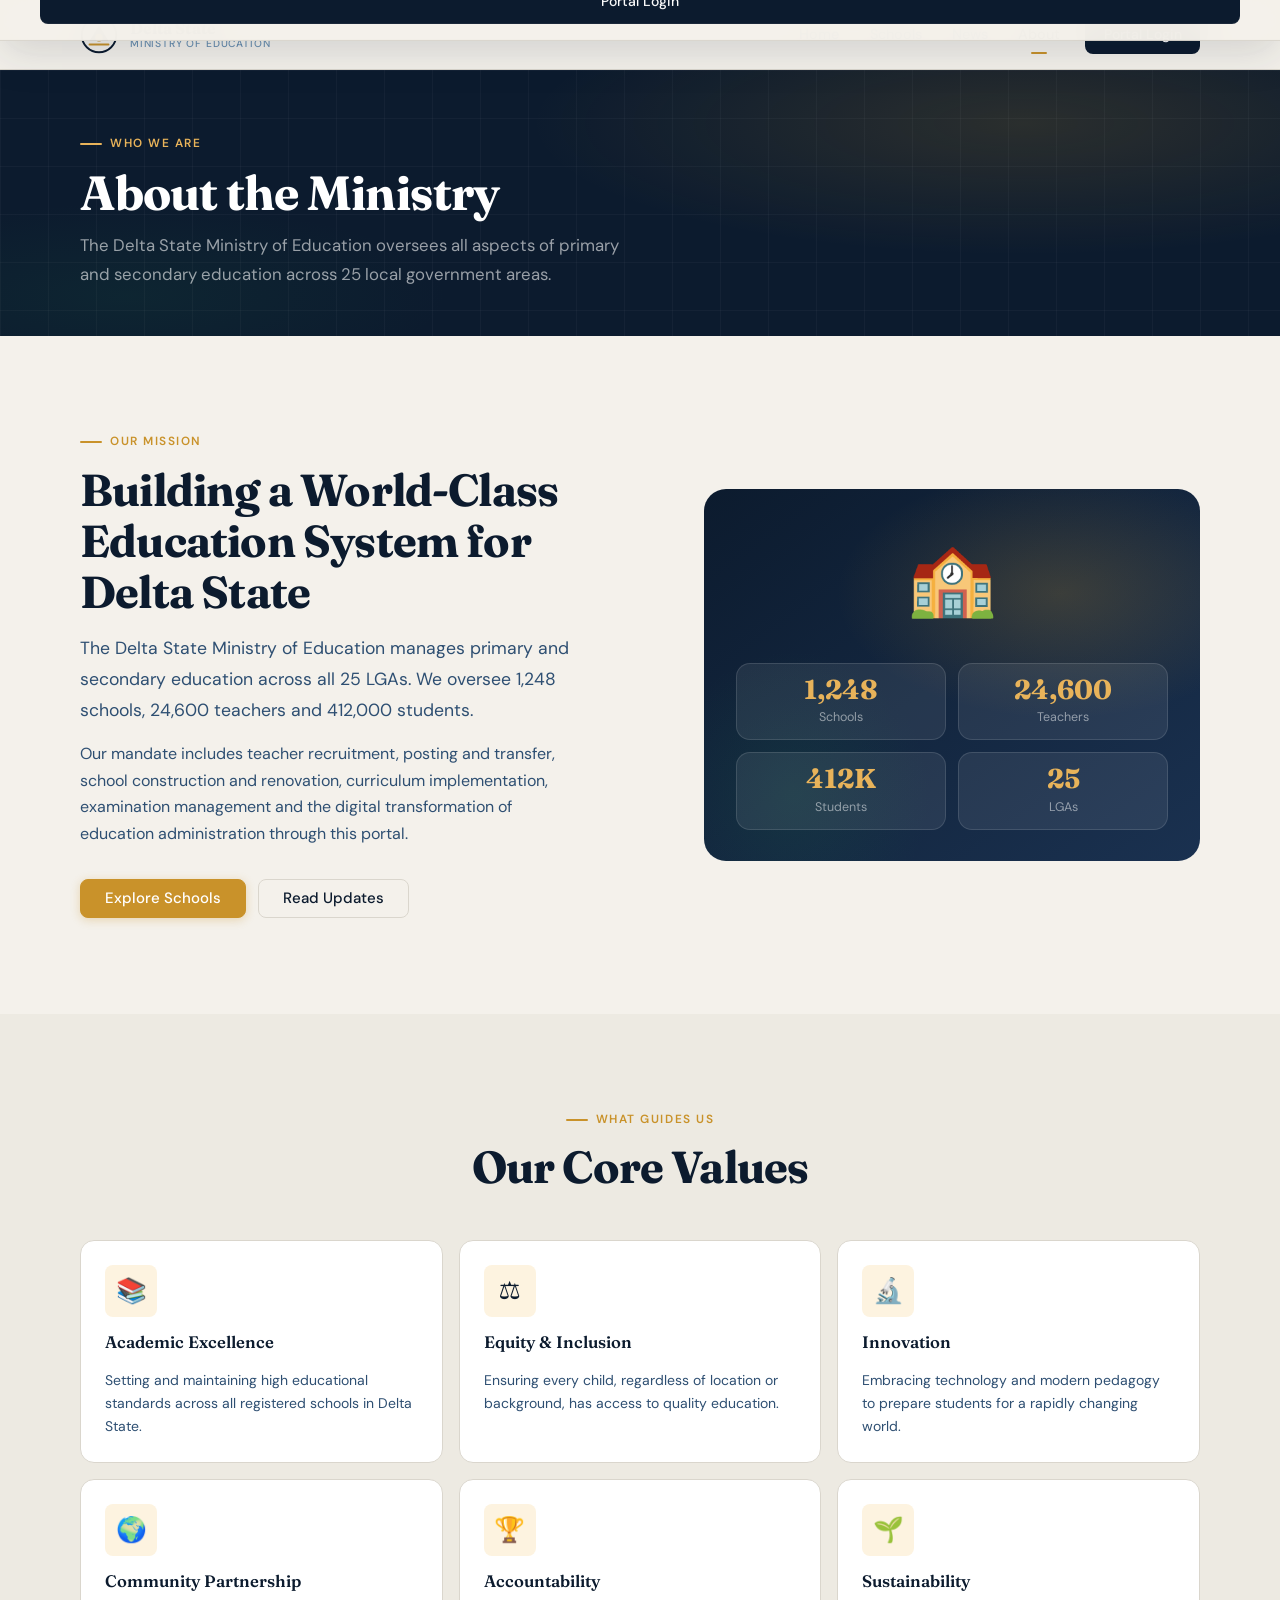
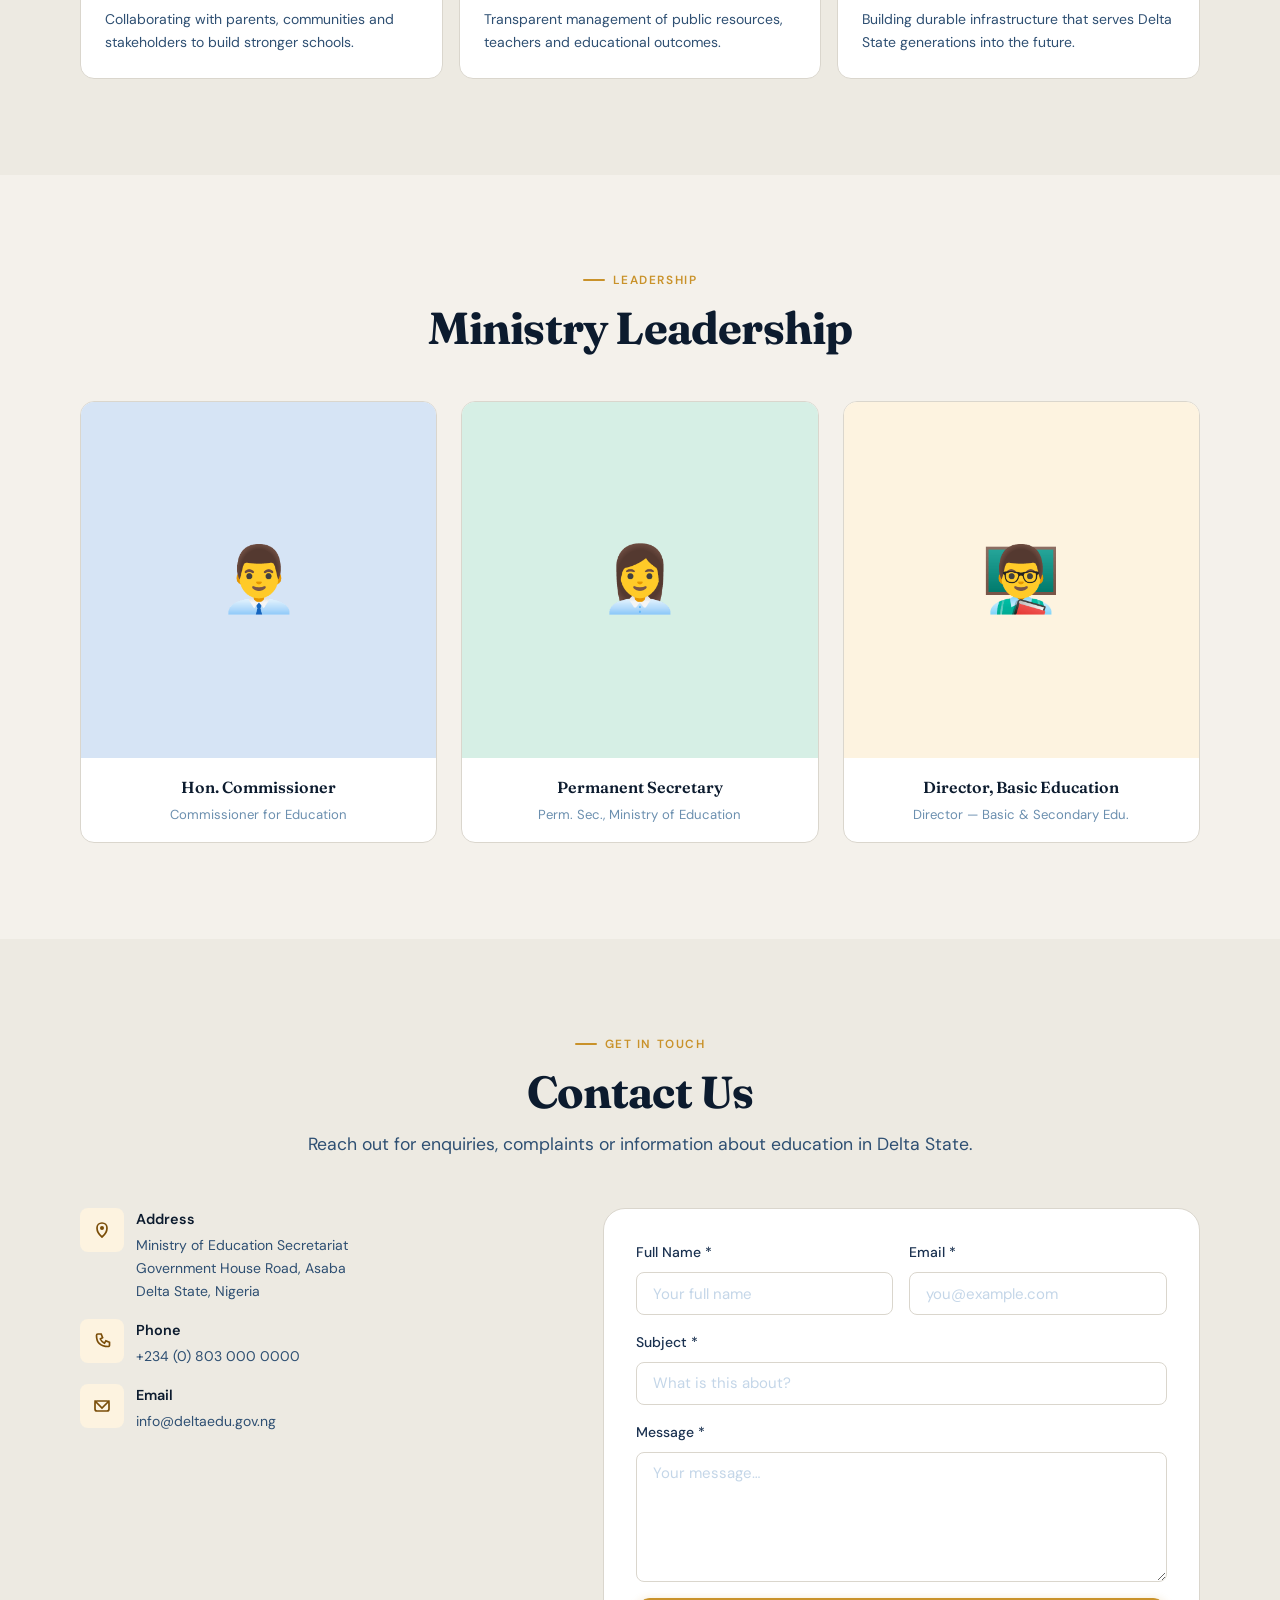
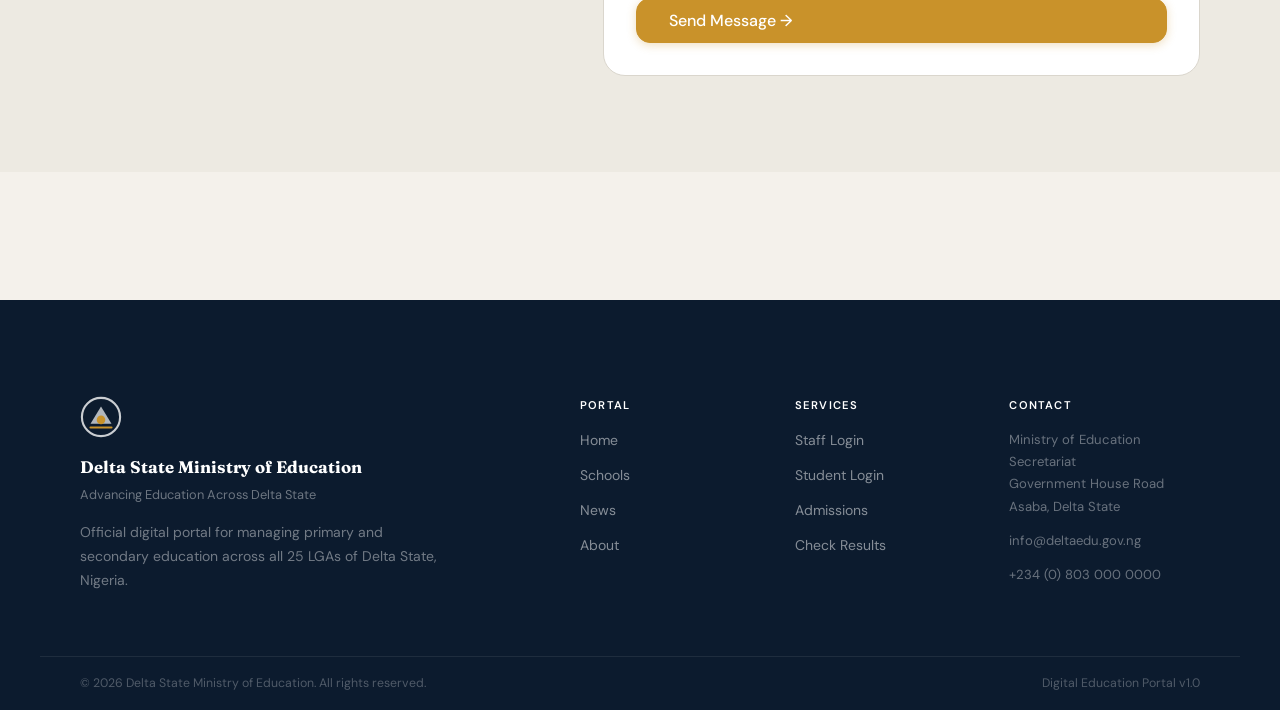
==== pages/about/about.html @ bac5356d "structure" ====
<!DOCTYPE html>
<html lang="en">
<head>
  <meta charset="UTF-8" />
  <meta name="viewport" content="width=device-width, initial-scale=1.0" />
  <meta name="description" content="About the Delta State Ministry of Education — mission, values, leadership and contact." />
  <title>About | Delta State Ministry of Education</title>

  <link rel="stylesheet" href="../../shared/shared.css" />
  <link rel="stylesheet" href="./about.css" />
</head>
<body>

  <div id="navbar-mount"></div>

  <main id="page-content">

    <!-- HERO -->
    <div class="page-hero">
      <div class="page-hero-grid" aria-hidden="true"></div>
      <div class="page-hero-content">
        <span class="t-eyebrow">Who We Are</span>
        <h1>About the Ministry</h1>
        <p>The Delta State Ministry of Education oversees all aspects of primary and secondary education across 25 local government areas.</p>
      </div>
    </div>

    <!-- MISSION -->
    <section class="section container" aria-labelledby="mission-title">
      <div class="about-intro">
        <div class="about-intro-text">
          <span class="t-eyebrow">Our Mission</span>
          <h2 class="t-display-sm" id="mission-title" style="margin-top:var(--s3);margin-bottom:var(--s4)">
            Building a World-Class Education System for Delta State
          </h2>
          <p class="t-body-lg" style="margin-bottom:var(--s4)">
            The Delta State Ministry of Education manages primary and secondary education across all 25 LGAs. We oversee 1,248 schools, 24,600 teachers and 412,000 students.
          </p>
          <p class="t-body" style="margin-bottom:var(--s6)">
            Our mandate includes teacher recruitment, posting and transfer, school construction and renovation, curriculum implementation, examination management and the digital transformation of education administration through this portal.
          </p>
          <div style="display:flex;gap:var(--s3);flex-wrap:wrap">
            <a href="/pages/schools/schools.html" class="btn btn-gold">Explore Schools</a>
            <a href="/pages/news/news.html"       class="btn btn-outline">Read Updates</a>
          </div>
        </div>
        <div class="about-visual" aria-hidden="true">
          <div class="about-visual-inner">
            <span style="font-size:4.5rem">🏫</span>
            <div class="about-stats stagger">
              <div class="about-stat"><span class="about-stat-num">1,248</span><span class="about-stat-label">Schools</span></div>
              <div class="about-stat"><span class="about-stat-num">24,600</span><span class="about-stat-label">Teachers</span></div>
              <div class="about-stat"><span class="about-stat-num">412K</span><span class="about-stat-label">Students</span></div>
              <div class="about-stat"><span class="about-stat-num">25</span><span class="about-stat-label">LGAs</span></div>
            </div>
          </div>
        </div>
      </div>
    </section>

    <!-- VALUES -->
    <section class="section values-section" aria-labelledby="values-title">
      <div class="container">
        <div class="section-header centered">
          <span class="t-eyebrow">What Guides Us</span>
          <h2 class="t-display-sm" id="values-title">Our Core Values</h2>
        </div>
        <div class="values-grid stagger" id="values-grid"><!-- filled by about.js --></div>
      </div>
    </section>

    <!-- LEADERSHIP -->
    <section class="section container" aria-labelledby="leadership-title">
      <div class="section-header centered">
        <span class="t-eyebrow">Leadership</span>
        <h2 class="t-display-sm" id="leadership-title">Ministry Leadership</h2>
      </div>
      <div class="leadership-grid stagger" id="leadership-grid"><!-- filled by about.js --></div>
    </section>

    <!-- CONTACT -->
    <section class="section contact-section" id="contact" aria-labelledby="contact-title">
      <div class="container">
        <div class="section-header centered">
          <span class="t-eyebrow">Get in Touch</span>
          <h2 class="t-display-sm" id="contact-title">Contact Us</h2>
          <p class="t-body-lg">Reach out for enquiries, complaints or information about education in Delta State.</p>
        </div>
        <div class="contact-layout">

          <div class="contact-info" id="contact-info"><!-- filled by about.js --></div>

          <form class="contact-form" id="contact-form" novalidate aria-label="Contact the Ministry">
            <div class="contact-form-row">
              <div class="form-group">
                <label class="form-label" for="cf-name">Full Name *</label>
                <input type="text"  id="cf-name"    class="form-control" placeholder="Your full name"   required />
                <span class="field-error" id="cf-name-error"    hidden></span>
              </div>
              <div class="form-group">
                <label class="form-label" for="cf-email">Email *</label>
                <input type="email" id="cf-email"   class="form-control" placeholder="you@example.com" required />
                <span class="field-error" id="cf-email-error"   hidden></span>
              </div>
            </div>
            <div class="form-group">
              <label class="form-label" for="cf-subject">Subject *</label>
              <input type="text" id="cf-subject" class="form-control" placeholder="What is this about?" required />
              <span class="field-error" id="cf-subject-error" hidden></span>
            </div>
            <div class="form-group">
              <label class="form-label" for="cf-message">Message *</label>
              <textarea id="cf-message" class="form-control" rows="5" placeholder="Your message…" required></textarea>
              <span class="field-error" id="cf-message-error" hidden></span>
            </div>
            <button type="submit" class="btn btn-gold btn-lg" id="cf-submit" style="width:100%">
              Send Message →
            </button>
          </form>

        </div>
      </div>
    </section>

  </main>

  <div id="footer-mount"></div>

  <script src="../../shared/shared.js"    defer></script>
  <script src="../../shared/utilities.js" defer></script>
  <script src="./about.js"               defer></script>
</body>
</html>
---- shared/shared.css ----
/* ================================================================
   DELTA STATE MINISTRY OF EDUCATION
   shared.css — Design System + Header + Footer + All Shared Styles
   Loaded by every page in the project
   ================================================================ */

/* ----------------------------------------------------------------
   FONTS
---------------------------------------------------------------- */
@import url('https://fonts.googleapis.com/css2?family=Fraunces:ital,opsz,wght@0,9..144,300;0,9..144,500;0,9..144,600;0,9..144,700;0,9..144,800;1,9..144,400;1,9..144,600&family=DM+Sans:ital,opsz,wght@0,9..40,300;0,9..40,400;0,9..40,500;0,9..40,600;1,9..40,300;1,9..40,400&display=swap');

/* ----------------------------------------------------------------
   DESIGN TOKENS — every colour, size and shadow in one place.
   Change a value here and it updates every page automatically.
---------------------------------------------------------------- */
:root {
  /* Colours */
  --navy:          #0C1B2E;
  --navy-700:      #1A3150;
  --navy-500:      #2E4F72;
  --navy-300:      #6B8FAF;
  --navy-100:      #C4D6E8;

  --gold:          #C9922A;
  --gold-hover:    #B07A1A;
  --gold-light:    #E8B35A;
  --gold-pale:     #FDF3E0;

  --green:         #1A6B4A;
  --green-hover:   #115233;
  --green-light:   #25956A;
  --green-pale:    #D8F0E6;

  --page-bg:       #F4F1EB;
  --surface:       #EDEAE2;
  --border:        #DAD6CD;
  --white:         #FFFFFF;

  --red:           #C0392B;
  --red-pale:      #FDECEA;
  --blue:          #1B4F8A;
  --blue-pale:     #D6E4F5;

  /* Typography */
  --font-display:  'Fraunces', Georgia, serif;
  --font-body:     'DM Sans', system-ui, sans-serif;

  /* Spacing — every gap uses these */
  --s1:  0.25rem;
  --s2:  0.5rem;
  --s3:  0.75rem;
  --s4:  1rem;
  --s5:  1.5rem;
  --s6:  2rem;
  --s7:  3rem;
  --s8:  4rem;
  --s9:  6rem;
  --s10: 8rem;

  /* Layout */
  --max-width:   1200px;
  --page-pad:    clamp(1rem, 4vw, 2.5rem);
  --header-h:    70px;

  /* Border radius */
  --r-sm:   4px;
  --r-md:   8px;
  --r-lg:   14px;
  --r-xl:   22px;
  --r-pill: 9999px;

  /* Shadows */
  --shadow-xs: 0 1px 3px rgba(12,27,46,.07);
  --shadow-sm: 0 2px 6px rgba(12,27,46,.09);
  --shadow-md: 0 6px 18px rgba(12,27,46,.11);
  --shadow-lg: 0 14px 40px rgba(12,27,46,.14);

  /* Transitions */
  --fast:   150ms ease;
  --mid:    280ms ease;
  --slow:   480ms ease;
}

/* ----------------------------------------------------------------
   RESET
---------------------------------------------------------------- */
*, *::before, *::after { box-sizing: border-box; margin: 0; padding: 0; }

html { font-size: 16px; scroll-behavior: smooth; }

body {
  font-family: var(--font-body);
  font-weight: 400;
  line-height: 1.65;
  color: var(--navy);
  background: var(--page-bg);
  -webkit-font-smoothing: antialiased;
  overflow-x: hidden;
  /* Fade body in after shared.js injects header/footer */
  opacity: 0;
  transition: opacity 0.2s ease;
}
body.ready { opacity: 1; }

img, svg { display: block; max-width: 100%; }
a        { color: inherit; text-decoration: none; }
button   { font-family: var(--font-body); cursor: pointer; border: none; background: none; }
ul, ol   { list-style: none; }
input, select, textarea { font-family: var(--font-body); font-size: 1rem; }

:focus-visible {
  outline: 2px solid var(--gold);
  outline-offset: 3px;
  border-radius: var(--r-sm);
}

/* ----------------------------------------------------------------
   TYPOGRAPHY
---------------------------------------------------------------- */
.t-eyebrow {
  font-size: 0.74rem;
  font-weight: 600;
  letter-spacing: 0.13em;
  text-transform: uppercase;
  color: var(--gold);
  display: flex;
  align-items: center;
  gap: 0.5rem;
}
.t-eyebrow::before {
  content: '';
  width: 22px;
  height: 2px;
  background: currentColor;
  border-radius: 2px;
  flex-shrink: 0;
}

.t-display {
  font-family: var(--font-display);
  font-size: clamp(2.6rem, 5.5vw, 4.8rem);
  font-weight: 800;
  line-height: 1.05;
  letter-spacing: -0.028em;
}

.t-display-sm {
  font-family: var(--font-display);
  font-size: clamp(1.8rem, 3.5vw, 2.9rem);
  font-weight: 700;
  line-height: 1.14;
  letter-spacing: -0.018em;
}

.t-heading {
  font-family: var(--font-display);
  font-size: clamp(1.2rem, 2vw, 1.7rem);
  font-weight: 600;
  line-height: 1.28;
}

.t-body-lg { font-size: 1.1rem;   line-height: 1.75; color: var(--navy-500); }
.t-body    { font-size: 1rem;     line-height: 1.65; color: var(--navy-500); }
.t-sm      { font-size: 0.875rem; line-height: 1.55; color: var(--navy-300); }

/* ----------------------------------------------------------------
   LAYOUT HELPERS
---------------------------------------------------------------- */
.container {
  width: 100%;
  max-width: var(--max-width);
  margin-inline: auto;
  padding-inline: var(--page-pad);
}

.section    { padding-block: var(--s9); }
.section-md { padding-block: var(--s7); }
.section-sm { padding-block: var(--s5); }

.flex-between { display: flex; align-items: center; justify-content: space-between; gap: var(--s4); }
.flex-center  { display: flex; align-items: center; justify-content: center; }

/* ----------------------------------------------------------------
   BUTTONS
---------------------------------------------------------------- */
.btn {
  display: inline-flex;
  align-items: center;
  gap: 0.5rem;
  padding: 0.68rem 1.5rem;
  border-radius: var(--r-md);
  font-size: 0.9375rem;
  font-weight: 500;
  line-height: 1;
  white-space: nowrap;
  cursor: pointer;
  transition: all var(--mid);
  text-decoration: none;
  border: 1.5px solid transparent;
}

.btn-primary {
  background: var(--navy);
  color: var(--white);
  border-color: var(--navy);
}
.btn-primary:hover {
  background: var(--navy-700);
  transform: translateY(-1px);
  box-shadow: var(--shadow-md);
}

.btn-gold {
  background: var(--gold);
  color: var(--white);
  border-color: var(--gold);
  box-shadow: 0 2px 10px rgba(201,146,42,0.3);
}
.btn-gold:hover {
  background: var(--gold-hover);
  border-color: var(--gold-hover);
  transform: translateY(-1px);
  box-shadow: 0 4px 18px rgba(201,146,42,0.4);
}

.btn-green {
  background: var(--green);
  color: var(--white);
  border-color: var(--green);
}
.btn-green:hover {
  background: var(--green-hover);
  transform: translateY(-1px);
  box-shadow: var(--shadow-md);
}

.btn-outline {
  background: transparent;
  color: var(--navy);
  border-color: var(--border);
}
.btn-outline:hover {
  border-color: var(--navy);
  background: var(--surface);
}

.btn-outline-white {
  background: transparent;
  color: var(--white);
  border-color: rgba(255,255,255,0.35);
}
.btn-outline-white:hover {
  background: rgba(255,255,255,0.1);
  border-color: rgba(255,255,255,0.65);
}

.btn-ghost {
  background: transparent;
  color: var(--navy-500);
  border-color: transparent;
}
.btn-ghost:hover {
  background: var(--surface);
  color: var(--navy);
}

.btn-lg { padding: 0.85rem 2rem; font-size: 1rem; border-radius: var(--r-lg); }
.btn-sm { padding: 0.4rem 0.9rem; font-size: 0.84rem; }

/* ----------------------------------------------------------------
   BADGES
---------------------------------------------------------------- */
.badge {
  display: inline-flex;
  align-items: center;
  padding: 0.18rem 0.6rem;
  border-radius: var(--r-pill);
  font-size: 0.75rem;
  font-weight: 500;
  line-height: 1.5;
}
.badge-gold  { background: var(--gold-pale);  color: #7A4D08; }
.badge-green { background: var(--green-pale); color: var(--green-hover); }
.badge-blue  { background: var(--blue-pale);  color: var(--blue); }
.badge-red   { background: var(--red-pale);   color: var(--red); }
.badge-grey  { background: var(--surface);    color: var(--navy-500); }

/* ----------------------------------------------------------------
   CARDS
---------------------------------------------------------------- */
.card {
  background: var(--white);
  border: 1px solid var(--border);
  border-radius: var(--r-lg);
  overflow: hidden;
  transition: transform var(--mid), box-shadow var(--mid), border-color var(--mid);
}
.card:hover {
  transform: translateY(-3px);
  box-shadow: var(--shadow-md);
  border-color: var(--surface);
}
.card-body    { padding: var(--s5); }
.card-body-sm { padding: var(--s4); }

/* ----------------------------------------------------------------
   FORMS
---------------------------------------------------------------- */
.form-group {
  display: flex;
  flex-direction: column;
  gap: var(--s2);
}
.form-label {
  font-size: 0.875rem;
  font-weight: 500;
  color: var(--navy-700);
}
.form-control {
  padding: 0.65rem 1rem;
  border: 1.5px solid var(--border);
  border-radius: var(--r-md);
  font-size: 0.9375rem;
  color: var(--navy);
  background: var(--white);
  width: 100%;
  transition: border-color var(--fast), box-shadow var(--fast);
}
.form-control:focus {
  outline: none;
  border-color: var(--gold);
  box-shadow: 0 0 0 3px rgba(201,146,42,0.14);
}
.form-control::placeholder { color: var(--navy-100); }

/* Select */
.form-select {
  appearance: none;
  padding-right: 2.2rem;
  background-image: url("data:image/svg+xml,%3Csvg xmlns='http://www.w3.org/2000/svg' width='12' height='8'%3E%3Cpath d='M1 1l5 5 5-5' stroke='%236B8FAF' stroke-width='1.6' fill='none' stroke-linecap='round'/%3E%3C/svg%3E");
  background-repeat: no-repeat;
  background-position: right 0.8rem center;
  cursor: pointer;
}

/* Search with icon */
.search-wrap { position: relative; }
.search-wrap .form-control { padding-left: 2.7rem; }
.search-wrap .search-icon-el {
  position: absolute;
  left: 0.85rem;
  top: 50%;
  transform: translateY(-50%);
  color: var(--navy-300);
  pointer-events: none;
  display: flex;
}

textarea.form-control { resize: vertical; min-height: 130px; }

/* ----------------------------------------------------------------
   SECTION HEADER BLOCK
---------------------------------------------------------------- */
.section-header { margin-bottom: var(--s7); }
.section-header.centered {
  text-align: center;
  display: flex;
  flex-direction: column;
  align-items: center;
  gap: var(--s3);
}
.section-header:not(.centered) { display: flex; flex-direction: column; gap: var(--s3); }

/* ----------------------------------------------------------------
   PAGE HERO  (shared across all interior pages)
---------------------------------------------------------------- */
.page-hero {
  background: var(--navy);
  padding: var(--s8) 0 var(--s7);
  position: relative;
  overflow: hidden;
}
.page-hero::before {
  content: '';
  position: absolute;
  inset: 0;
  background:
    radial-gradient(ellipse 70% 90% at 80% 20%, rgba(201,146,42,0.16), transparent 55%),
    radial-gradient(ellipse 50% 70% at 10% 85%, rgba(26,107,74,0.13), transparent 50%);
  pointer-events: none;
}
.page-hero-grid {
  position: absolute;
  inset: 0;
  background-image:
    linear-gradient(rgba(255,255,255,0.03) 1px, transparent 1px),
    linear-gradient(90deg, rgba(255,255,255,0.03) 1px, transparent 1px);
  background-size: 48px 48px;
  pointer-events: none;
}
.page-hero-content {
  position: relative;
  max-width: var(--max-width);
  margin-inline: auto;
  padding-inline: var(--page-pad);
}
.page-hero-content .t-eyebrow {
  color: var(--gold-light);
}
.page-hero-content .t-eyebrow::before {
  background: var(--gold-light);
}
.page-hero h1 {
  font-family: var(--font-display);
  font-size: clamp(1.9rem, 4vw, 3rem);
  font-weight: 700;
  color: var(--white);
  margin: var(--s3) 0;
  letter-spacing: -0.02em;
  line-height: 1.12;
}
.page-hero p {
  color: rgba(255,255,255,0.58);
  font-size: 1.05rem;
  max-width: 540px;
  line-height: 1.7;
}

/* ----------------------------------------------------------------
   SKELETON LOADER
---------------------------------------------------------------- */
.skeleton {
  background: linear-gradient(
    90deg,
    var(--surface) 25%,
    var(--border)  50%,
    var(--surface) 75%
  );
  background-size: 400% 100%;
  animation: shimmer 1.5s ease infinite;
  border-radius: var(--r-md);
}
@keyframes shimmer {
  0%   { background-position: 100% 50%; }
  100% { background-position: -100% 50%; }
}

/* ----------------------------------------------------------------
   PAGE FADE-IN ANIMATION
---------------------------------------------------------------- */
.page-enter {
  animation: pageEnter 0.35s ease both;
}
@keyframes pageEnter {
  from { opacity: 0; transform: translateY(14px); }
  to   { opacity: 1; transform: translateY(0); }
}

/* Stagger children */
.stagger > * {
  opacity: 0;
  animation: fadeUp 0.5s ease forwards;
}
.stagger > *:nth-child(1) { animation-delay: 0.05s; }
.stagger > *:nth-child(2) { animation-delay: 0.10s; }
.stagger > *:nth-child(3) { animation-delay: 0.15s; }
.stagger > *:nth-child(4) { animation-delay: 0.20s; }
.stagger > *:nth-child(5) { animation-delay: 0.25s; }
.stagger > *:nth-child(6) { animation-delay: 0.30s; }
.stagger > *:nth-child(7) { animation-delay: 0.35s; }
.stagger > *:nth-child(8) { animation-delay: 0.40s; }
@keyframes fadeUp {
  from { opacity: 0; transform: translateY(20px); }
  to   { opacity: 1; transform: translateY(0); }
}

/* ----------------------------------------------------------------
   TOAST NOTIFICATIONS
---------------------------------------------------------------- */
#toast-container {
  position: fixed;
  bottom: var(--s5);
  right: var(--s5);
  z-index: 9999;
  display: flex;
  flex-direction: column;
  gap: var(--s2);
  pointer-events: none;
}
.toast {
  display: flex;
  align-items: center;
  gap: var(--s3);
  padding: var(--s3) var(--s4);
  background: var(--navy);
  color: var(--white);
  border-radius: var(--r-lg);
  font-size: 0.9rem;
  box-shadow: var(--shadow-lg);
  min-width: 270px;
  max-width: 360px;
  pointer-events: all;
  animation: toastIn 0.3s ease both;
}
.toast-success { border-left: 3px solid var(--green-light); }
.toast-error   { border-left: 3px solid var(--red); }
.toast-info    { border-left: 3px solid var(--gold); }
.toast-out     { animation: toastOut 0.25s ease forwards; }
@keyframes toastIn  { from { opacity: 0; transform: translateX(18px); } to { opacity: 1; transform: translateX(0); } }
@keyframes toastOut { to   { opacity: 0; transform: translateX(18px); } }

/* ----------------------------------------------------------------
   SITE NAVBAR
---------------------------------------------------------------- */
#navbar {
  position: sticky;
  top: 0;
  z-index: 500;
  height: var(--header-h);
  background: rgba(244,241,235,0.94);
  backdrop-filter: blur(18px);
  -webkit-backdrop-filter: blur(18px);
  border-bottom: 1px solid var(--border);
  transition: box-shadow var(--mid);
}
#navbar.scrolled { box-shadow: var(--shadow-sm); }

.navbar-inner {
  max-width: var(--max-width);
  margin-inline: auto;
  padding-inline: var(--page-pad);
  height: 100%;
  display: flex;
  align-items: center;
  justify-content: space-between;
  gap: var(--s5);
}

/* Logo */
.navbar-logo {
  display: flex;
  align-items: center;
  gap: var(--s3);
  text-decoration: none;
  flex-shrink: 0;
}
.navbar-logo-icon {
  width: 38px;
  height: 38px;
  flex-shrink: 0;
}
.navbar-logo-icon svg { width: 100%; height: 100%; }
.navbar-logo-text { display: flex; flex-direction: column; line-height: 1.2; }
.navbar-logo-name {
  font-family: var(--font-display);
  font-size: 1rem;
  font-weight: 700;
  color: var(--navy);
  letter-spacing: -0.01em;
}
.navbar-logo-dept {
  font-size: 0.65rem;
  font-weight: 500;
  letter-spacing: 0.08em;
  text-transform: uppercase;
  color: var(--navy-300);
}

/* Desktop links */
.navbar-links {
  display: flex;
  align-items: center;
  gap: var(--s1);
}
.navbar-link {
  position: relative;
  padding: 0.42rem 0.82rem;
  font-size: 0.9rem;
  font-weight: 500;
  color: var(--navy-500);
  border-radius: var(--r-md);
  transition: all var(--fast);
  text-decoration: none;
}
.navbar-link:hover { color: var(--navy); background: var(--surface); }
.navbar-link.active { color: var(--navy); }
.navbar-link.active::after {
  content: '';
  position: absolute;
  bottom: -1px;
  left: 50%;
  transform: translateX(-50%);
  width: 16px;
  height: 2.5px;
  background: var(--gold);
  border-radius: 2px;
}

/* Login button */
.navbar-login {
  margin-left: var(--s2);
  padding: 0.48rem 1.15rem;
  background: var(--navy);
  color: var(--white);
  border-radius: var(--r-md);
  font-size: 0.875rem;
  font-weight: 500;
  text-decoration: none;
  transition: all var(--mid);
}
.navbar-login:hover {
  background: var(--green);
  transform: translateY(-1px);
  box-shadow: var(--shadow-sm);
}

/* Hamburger */
.navbar-toggle {
  display: none;
  flex-direction: column;
  gap: 5px;
  padding: 7px;
  border-radius: var(--r-md);
  cursor: pointer;
  transition: background var(--fast);
}
.navbar-toggle:hover { background: var(--surface); }
.navbar-toggle span {
  display: block;
  width: 22px;
  height: 2px;
  background: var(--navy);
  border-radius: 2px;
  transition: all var(--mid);
  transform-origin: center;
}
.navbar-toggle.open span:nth-child(1) { transform: translateY(7px) rotate(45deg); }
.navbar-toggle.open span:nth-child(2) { opacity: 0; transform: scaleX(0); }
.navbar-toggle.open span:nth-child(3) { transform: translateY(-7px) rotate(-45deg); }

/* Mobile drawer */
.navbar-drawer {
  position: fixed;
  top: var(--header-h);
  left: 0; right: 0;
  background: rgba(244,241,235,0.97);
  backdrop-filter: blur(16px);
  border-bottom: 1px solid var(--border);
  padding: var(--s3) var(--page-pad) var(--s4);
  display: flex;
  flex-direction: column;
  gap: var(--s1);
  z-index: 499;
  transform: translateY(-110%);
  transition: transform var(--mid);
  box-shadow: var(--shadow-lg);
}
.navbar-drawer.open { transform: translateY(0); }
.navbar-drawer .navbar-link { padding: 0.7rem 0.85rem; font-size: 0.95rem; }
.navbar-drawer .navbar-login {
  margin-left: 0;
  margin-top: var(--s2);
  padding: 0.7rem 1.2rem;
  text-align: center;
  display: block;
}

@media (max-width: 860px) {
  .navbar-links { display: none; }
  .navbar-toggle { display: flex; }
}

/* ----------------------------------------------------------------
   SITE FOOTER
---------------------------------------------------------------- */
#footer {
  background: var(--navy);
  color: rgba(255,255,255,0.65);
  margin-top: var(--s10);
}

.footer-top {
  max-width: var(--max-width);
  margin-inline: auto;
  padding: var(--s9) var(--page-pad) var(--s8);
  display: grid;
  grid-template-columns: 1.2fr 2fr;
  gap: var(--s10);
}
@media (max-width: 800px) {
  .footer-top { grid-template-columns: 1fr; gap: var(--s7); }
}

.footer-brand { display: flex; flex-direction: column; gap: var(--s4); }
.footer-logo-wrap { width: 42px; height: 42px; color: rgba(255,255,255,0.8); }
.footer-logo-wrap svg { width: 100%; height: 100%; }
.footer-brand-name {
  font-family: var(--font-display);
  font-size: 1.05rem;
  font-weight: 700;
  color: var(--white);
}
.footer-tagline { font-size: 0.8rem; color: rgba(255,255,255,0.4); margin-top: 2px; }
.footer-desc {
  font-size: 0.875rem;
  line-height: 1.7;
  color: rgba(255,255,255,0.42);
}

.footer-cols {
  display: grid;
  grid-template-columns: repeat(3, 1fr);
  gap: var(--s5);
}
@media (max-width: 540px) {
  .footer-cols { grid-template-columns: 1fr 1fr; }
}

.footer-col { display: flex; flex-direction: column; gap: var(--s3); }
.footer-col-title {
  font-size: 0.7rem;
  font-weight: 600;
  letter-spacing: 0.11em;
  text-transform: uppercase;
  color: var(--white);
  margin-bottom: 2px;
}
.footer-col a {
  font-size: 0.875rem;
  color: rgba(255,255,255,0.5);
  transition: color var(--fast);
}
.footer-col a:hover { color: var(--gold-light); }
.footer-col p { font-size: 0.82rem; line-height: 1.7; color: rgba(255,255,255,0.38); }

.footer-bottom {
  border-top: 1px solid rgba(255,255,255,0.08);
  padding: var(--s4) var(--page-pad);
  max-width: var(--max-width);
  margin-inline: auto;
  display: flex;
  justify-content: space-between;
  align-items: center;
  gap: var(--s4);
  font-size: 0.77rem;
  color: rgba(255,255,255,0.28);
}
@media (max-width: 600px) {
  .footer-bottom { flex-direction: column; text-align: center; }
}

/* ----------------------------------------------------------------
   UTILITY CLASSES
---------------------------------------------------------------- */
.sr-only {
  position: absolute; width: 1px; height: 1px;
  padding: 0; margin: -1px; overflow: hidden;
  clip: rect(0,0,0,0); white-space: nowrap; border: 0;
}
.text-center { text-align: center; }
.mt-auto     { margin-top: auto; }
.divider     { height: 1px; background: var(--border); }
---- pages/about/about.css ----
/* ================================================================
   about.css — About page styles only
   ================================================================ */

/* ── MISSION INTRO ─────────────────────────────────────────── */
.about-intro {
  display: grid;
  grid-template-columns: 1fr 1fr;
  gap: var(--s10);
  align-items: center;
}
@media (max-width: 960px) { .about-intro { grid-template-columns: 1fr; gap: var(--s7); } }

.about-visual {
  border-radius: var(--r-xl);
  overflow: hidden;
  background: linear-gradient(145deg, var(--navy) 0%, #1A3150 100%);
  aspect-ratio: 4/3;
  display: flex;
  align-items: center;
  justify-content: center;
  position: relative;
}
.about-visual::before {
  content: '';
  position: absolute;
  inset: 0;
  background:
    radial-gradient(ellipse 78% 58% at 72% 28%, rgba(201,146,42,.22), transparent 58%),
    radial-gradient(ellipse 50% 70% at 18% 82%, rgba(26,107,74,.18), transparent 55%);
}

.about-visual-inner {
  position: relative;
  display: flex;
  flex-direction: column;
  align-items: center;
  gap: var(--s5);
  padding: var(--s6);
  width: 100%;
}

.about-stats {
  display: grid;
  grid-template-columns: 1fr 1fr;
  gap: var(--s3);
  width: 100%;
}
.about-stat {
  background: rgba(255,255,255,.08);
  border: 1px solid rgba(255,255,255,.12);
  border-radius: var(--r-lg);
  padding: var(--s3) var(--s4);
  text-align: center;
}
.about-stat-num {
  display: block;
  font-family: var(--font-display);
  font-size: 1.7rem;
  font-weight: 700;
  color: var(--gold-light);
  line-height: 1;
}
.about-stat-label {
  display: block;
  font-size: .78rem;
  color: rgba(255,255,255,.5);
  margin-top: var(--s1);
}

/* ── VALUES ────────────────────────────────────────────────── */
.values-section { background: var(--surface); }

.values-grid {
  display: grid;
  grid-template-columns: repeat(3, 1fr);
  gap: var(--s4);
}
@media (max-width: 960px) { .values-grid { grid-template-columns: repeat(2,1fr); } }
@media (max-width: 520px)  { .values-grid { grid-template-columns: 1fr; } }

.value-card {
  background: var(--white);
  border: 1px solid var(--border);
  border-radius: var(--r-lg);
  padding: var(--s5);
  display: flex;
  flex-direction: column;
  gap: var(--s3);
  transition: all var(--mid);
}
.value-card:hover { box-shadow: var(--shadow-md); transform: translateY(-3px); border-color: rgba(201,146,42,.3); }

.value-icon {
  width: 52px; height: 52px;
  border-radius: var(--r-md);
  display: flex;
  align-items: center;
  justify-content: center;
  font-size: 1.55rem;
  background: var(--gold-pale);
}
.value-title { font-family: var(--font-display); font-size: 1.04rem; font-weight: 600; color: var(--navy); }
.value-desc  { font-size: .875rem; color: var(--navy-500); line-height: 1.65; }

/* ── LEADERSHIP ────────────────────────────────────────────── */
.leadership-grid {
  display: grid;
  grid-template-columns: repeat(3, 1fr);
  gap: var(--s5);
}
@media (max-width: 900px) { .leadership-grid { grid-template-columns: repeat(2,1fr); } }
@media (max-width: 540px) { .leadership-grid { grid-template-columns: 1fr; } }

.leader-card {
  background: var(--white);
  border: 1px solid var(--border);
  border-radius: var(--r-lg);
  overflow: hidden;
  text-align: center;
  transition: all var(--mid);
}
.leader-card:hover { box-shadow: var(--shadow-md); transform: translateY(-3px); }

.leader-avatar {
  aspect-ratio: 1;
  display: flex;
  align-items: center;
  justify-content: center;
  font-size: 4rem;
}
.leader-info    { padding: var(--s4); }
.leader-name    { font-family: var(--font-display); font-weight: 600; color: var(--navy); font-size: 1rem; }
.leader-role    { font-size: .82rem; color: var(--navy-300); margin-top: var(--s1); }

/* ── CONTACT ───────────────────────────────────────────────── */
.contact-section { background: var(--surface); }

.contact-layout {
  display: grid;
  grid-template-columns: 1fr 1.4fr;
  gap: var(--s9);
  align-items: start;
}
@media (max-width: 900px) { .contact-layout { grid-template-columns: 1fr; gap: var(--s6); } }

.contact-info { display: flex; flex-direction: column; gap: var(--s4); }
.contact-info-item { display: flex; align-items: flex-start; gap: var(--s3); }
.ci-icon {
  width: 44px; height: 44px;
  background: var(--gold-pale);
  border-radius: var(--r-md);
  display: flex;
  align-items: center;
  justify-content: center;
  flex-shrink: 0;
  color: #7A4D08;
}
.ci-label { font-weight: 600; font-size: .9rem; color: var(--navy); margin-bottom: 2px; }
.ci-value { font-size: .875rem; color: var(--navy-500); line-height: 1.65; }

.contact-form {
  background: var(--white);
  border: 1px solid var(--border);
  border-radius: var(--r-xl);
  padding: var(--s6);
  display: flex;
  flex-direction: column;
  gap: var(--s4);
}

.contact-form-row {
  display: grid;
  grid-template-columns: 1fr 1fr;
  gap: var(--s4);
}
@media (max-width: 580px) { .contact-form-row { grid-template-columns: 1fr; } }

.field-error {
  font-size: .82rem;
  color: var(--red);
  margin-top: 2px;
}

.input-error {
  border-color: var(--red) !important;
  box-shadow: 0 0 0 3px rgba(192,57,43,.12) !important;
}
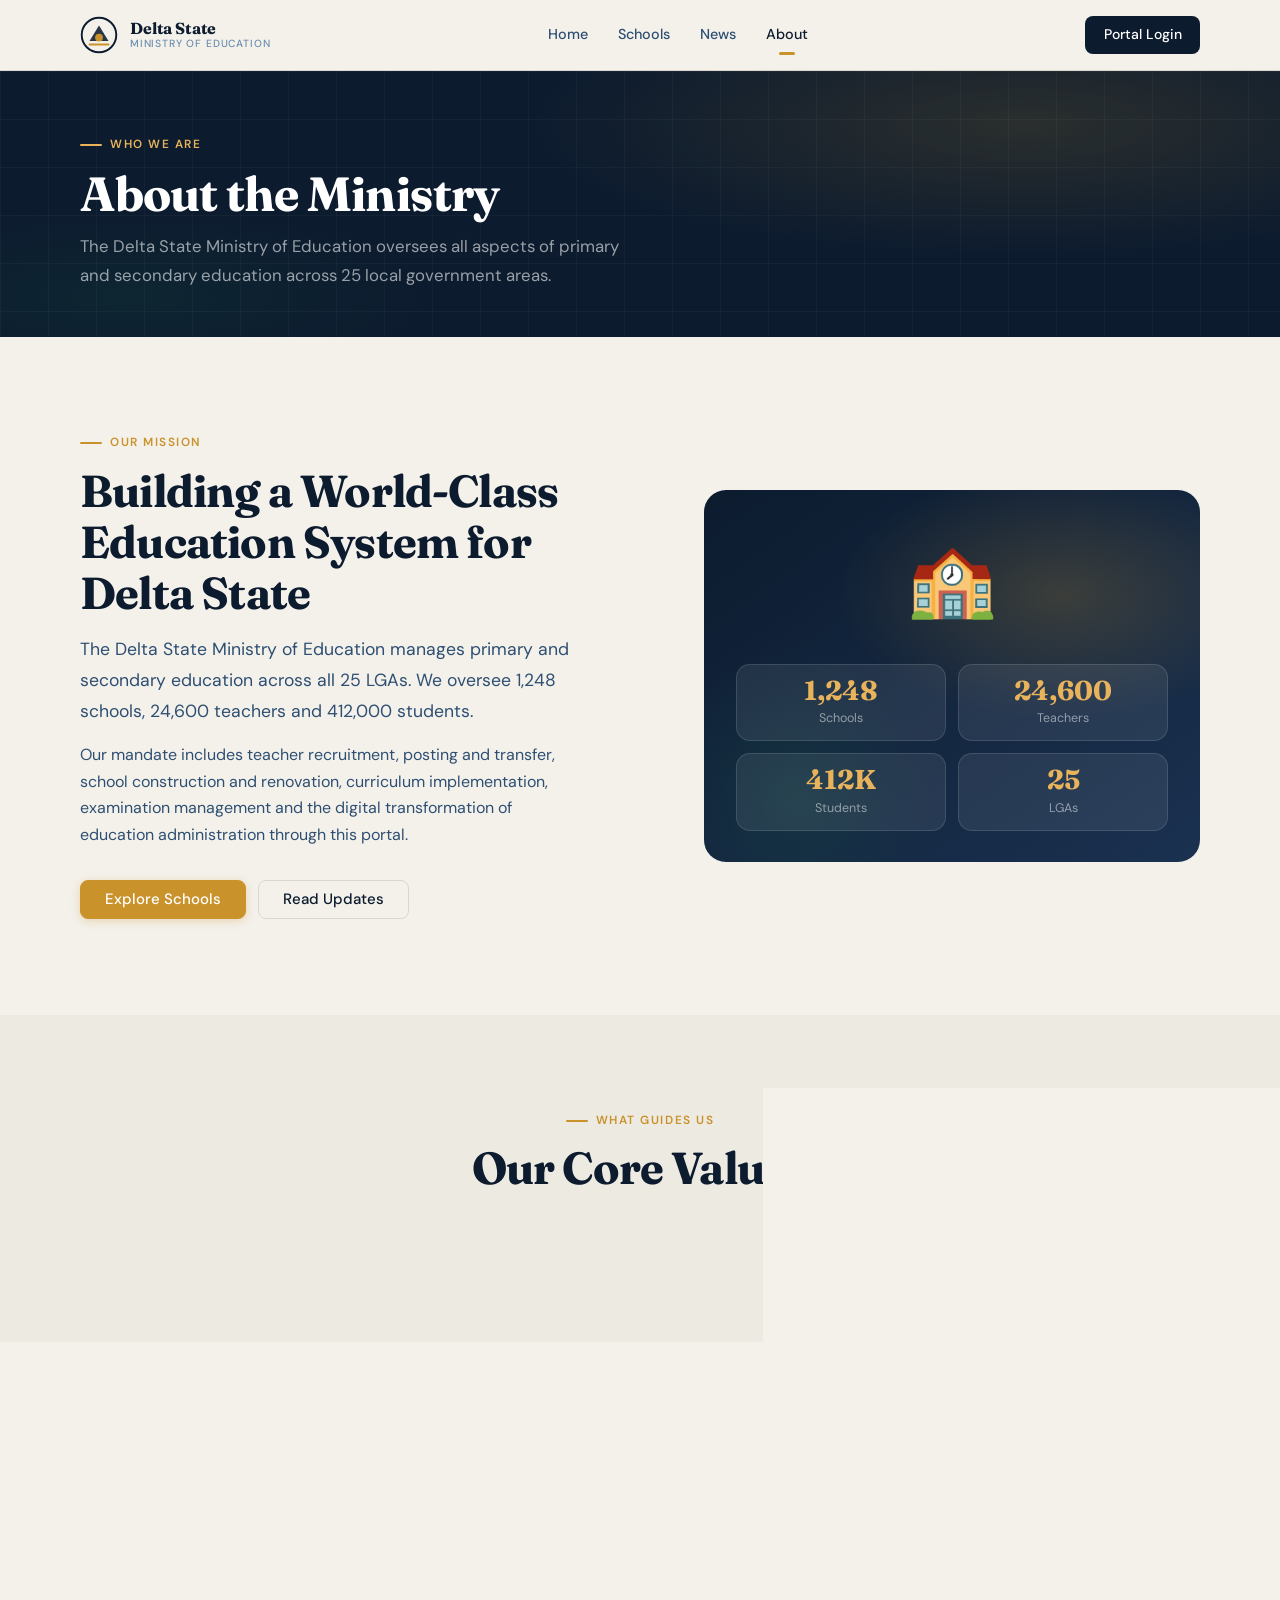
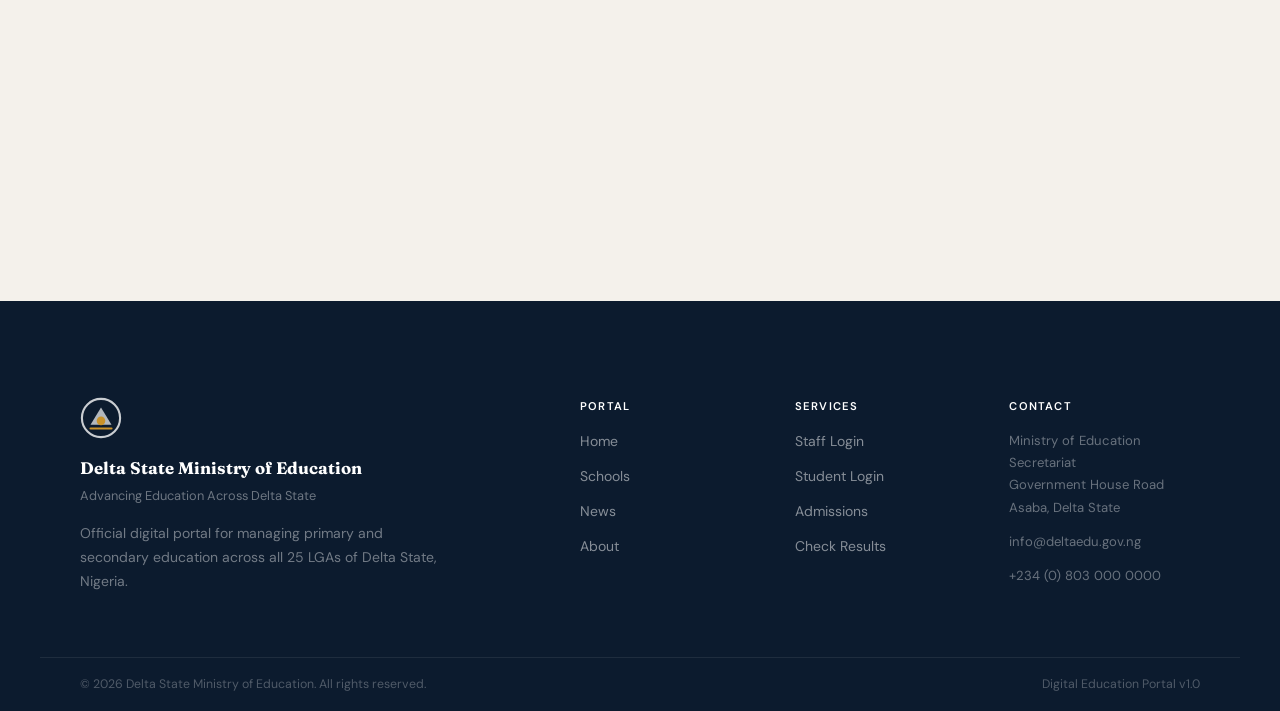
==== commit f4003bbf: "replace link" ====
--- a/pages/about/about.html
+++ b/pages/about/about.html
@@ -6,7 +6,7 @@
   <meta name="description" content="About the Delta State Ministry of Education — mission, values, leadership and contact." />
   <title>About | Delta State Ministry of Education</title>
 
-  <link rel="stylesheet" href="../../shared/shared.css" />
+  <link rel="stylesheet" href="../../shared/shared.css?v=2" />
   <link rel="stylesheet" href="./about.css" />
 </head>
 <body>
--- a/shared/shared.css
+++ b/shared/shared.css
@@ -10,11 +10,9 @@
 @import url('https://fonts.googleapis.com/css2?family=Fraunces:ital,opsz,wght@0,9..144,300;0,9..144,500;0,9..144,600;0,9..144,700;0,9..144,800;1,9..144,400;1,9..144,600&family=DM+Sans:ital,opsz,wght@0,9..40,300;0,9..40,400;0,9..40,500;0,9..40,600;1,9..40,300;1,9..40,400&display=swap');
 
 /* ----------------------------------------------------------------
-   DESIGN TOKENS — every colour, size and shadow in one place.
-   Change a value here and it updates every page automatically.
+   DESIGN TOKENS
 ---------------------------------------------------------------- */
 :root {
-  /* Colours */
   --navy:          #0C1B2E;
   --navy-700:      #1A3150;
   --navy-500:      #2E4F72;
@@ -41,11 +39,9 @@
   --blue:          #1B4F8A;
   --blue-pale:     #D6E4F5;
 
-  /* Typography */
   --font-display:  'Fraunces', Georgia, serif;
   --font-body:     'DM Sans', system-ui, sans-serif;
 
-  /* Spacing — every gap uses these */
   --s1:  0.25rem;
   --s2:  0.5rem;
   --s3:  0.75rem;
@@ -57,25 +53,21 @@
   --s9:  6rem;
   --s10: 8rem;
 
-  /* Layout */
   --max-width:   1200px;
   --page-pad:    clamp(1rem, 4vw, 2.5rem);
   --header-h:    70px;
 
-  /* Border radius */
   --r-sm:   4px;
   --r-md:   8px;
   --r-lg:   14px;
   --r-xl:   22px;
   --r-pill: 9999px;
 
-  /* Shadows */
   --shadow-xs: 0 1px 3px rgba(12,27,46,.07);
   --shadow-sm: 0 2px 6px rgba(12,27,46,.09);
   --shadow-md: 0 6px 18px rgba(12,27,46,.11);
   --shadow-lg: 0 14px 40px rgba(12,27,46,.14);
 
-  /* Transitions */
   --fast:   150ms ease;
   --mid:    280ms ease;
   --slow:   480ms ease;
@@ -85,9 +77,7 @@
    RESET
 ---------------------------------------------------------------- */
 *, *::before, *::after { box-sizing: border-box; margin: 0; padding: 0; }
-
 html { font-size: 16px; scroll-behavior: smooth; }
-
 body {
   font-family: var(--font-body);
   font-weight: 400;
@@ -96,23 +86,16 @@
   background: var(--page-bg);
   -webkit-font-smoothing: antialiased;
   overflow-x: hidden;
-  /* Fade body in after shared.js injects header/footer */
   opacity: 0;
   transition: opacity 0.2s ease;
 }
 body.ready { opacity: 1; }
-
 img, svg { display: block; max-width: 100%; }
 a        { color: inherit; text-decoration: none; }
 button   { font-family: var(--font-body); cursor: pointer; border: none; background: none; }
 ul, ol   { list-style: none; }
 input, select, textarea { font-family: var(--font-body); font-size: 1rem; }
-
-:focus-visible {
-  outline: 2px solid var(--gold);
-  outline-offset: 3px;
-  border-radius: var(--r-sm);
-}
+:focus-visible { outline: 2px solid var(--gold); outline-offset: 3px; border-radius: var(--r-sm); }
 
 /* ----------------------------------------------------------------
    TYPOGRAPHY
@@ -135,30 +118,9 @@
   border-radius: 2px;
   flex-shrink: 0;
 }
-
-.t-display {
-  font-family: var(--font-display);
-  font-size: clamp(2.6rem, 5.5vw, 4.8rem);
-  font-weight: 800;
-  line-height: 1.05;
-  letter-spacing: -0.028em;
-}
-
-.t-display-sm {
-  font-family: var(--font-display);
-  font-size: clamp(1.8rem, 3.5vw, 2.9rem);
-  font-weight: 700;
-  line-height: 1.14;
-  letter-spacing: -0.018em;
-}
-
-.t-heading {
-  font-family: var(--font-display);
-  font-size: clamp(1.2rem, 2vw, 1.7rem);
-  font-weight: 600;
-  line-height: 1.28;
-}
-
+.t-display    { font-family: var(--font-display); font-size: clamp(2.6rem, 5.5vw, 4.8rem); font-weight: 800; line-height: 1.05; letter-spacing: -0.028em; }
+.t-display-sm { font-family: var(--font-display); font-size: clamp(1.8rem, 3.5vw, 2.9rem); font-weight: 700; line-height: 1.14; letter-spacing: -0.018em; }
+.t-heading    { font-family: var(--font-display); font-size: clamp(1.2rem, 2vw, 1.7rem); font-weight: 600; line-height: 1.28; }
 .t-body-lg { font-size: 1.1rem;   line-height: 1.75; color: var(--navy-500); }
 .t-body    { font-size: 1rem;     line-height: 1.65; color: var(--navy-500); }
 .t-sm      { font-size: 0.875rem; line-height: 1.55; color: var(--navy-300); }
@@ -166,17 +128,10 @@
 /* ----------------------------------------------------------------
    LAYOUT HELPERS
 ---------------------------------------------------------------- */
-.container {
-  width: 100%;
-  max-width: var(--max-width);
-  margin-inline: auto;
-  padding-inline: var(--page-pad);
-}
-
-.section    { padding-block: var(--s9); }
-.section-md { padding-block: var(--s7); }
-.section-sm { padding-block: var(--s5); }
-
+.container    { width: 100%; max-width: var(--max-width); margin-inline: auto; padding-inline: var(--page-pad); }
+.section      { padding-block: var(--s9); }
+.section-md   { padding-block: var(--s7); }
+.section-sm   { padding-block: var(--s5); }
 .flex-between { display: flex; align-items: center; justify-content: space-between; gap: var(--s4); }
 .flex-center  { display: flex; align-items: center; justify-content: center; }
 
@@ -198,87 +153,25 @@
   text-decoration: none;
   border: 1.5px solid transparent;
 }
-
-.btn-primary {
-  background: var(--navy);
-  color: var(--white);
-  border-color: var(--navy);
-}
-.btn-primary:hover {
-  background: var(--navy-700);
-  transform: translateY(-1px);
-  box-shadow: var(--shadow-md);
-}
-
-.btn-gold {
-  background: var(--gold);
-  color: var(--white);
-  border-color: var(--gold);
-  box-shadow: 0 2px 10px rgba(201,146,42,0.3);
-}
-.btn-gold:hover {
-  background: var(--gold-hover);
-  border-color: var(--gold-hover);
-  transform: translateY(-1px);
-  box-shadow: 0 4px 18px rgba(201,146,42,0.4);
-}
-
-.btn-green {
-  background: var(--green);
-  color: var(--white);
-  border-color: var(--green);
-}
-.btn-green:hover {
-  background: var(--green-hover);
-  transform: translateY(-1px);
-  box-shadow: var(--shadow-md);
-}
-
-.btn-outline {
-  background: transparent;
-  color: var(--navy);
-  border-color: var(--border);
-}
-.btn-outline:hover {
-  border-color: var(--navy);
-  background: var(--surface);
-}
-
-.btn-outline-white {
-  background: transparent;
-  color: var(--white);
-  border-color: rgba(255,255,255,0.35);
-}
-.btn-outline-white:hover {
-  background: rgba(255,255,255,0.1);
-  border-color: rgba(255,255,255,0.65);
-}
-
-.btn-ghost {
-  background: transparent;
-  color: var(--navy-500);
-  border-color: transparent;
-}
-.btn-ghost:hover {
-  background: var(--surface);
-  color: var(--navy);
-}
-
+.btn-primary { background: var(--navy); color: var(--white); border-color: var(--navy); }
+.btn-primary:hover { background: var(--navy-700); transform: translateY(-1px); box-shadow: var(--shadow-md); }
+.btn-gold { background: var(--gold); color: var(--white); border-color: var(--gold); box-shadow: 0 2px 10px rgba(201,146,42,0.3); }
+.btn-gold:hover { background: var(--gold-hover); border-color: var(--gold-hover); transform: translateY(-1px); box-shadow: 0 4px 18px rgba(201,146,42,0.4); }
+.btn-green { background: var(--green); color: var(--white); border-color: var(--green); }
+.btn-green:hover { background: var(--green-hover); transform: translateY(-1px); box-shadow: var(--shadow-md); }
+.btn-outline { background: transparent; color: var(--navy); border-color: var(--border); }
+.btn-outline:hover { border-color: var(--navy); background: var(--surface); }
+.btn-outline-white { background: transparent; color: var(--white); border-color: rgba(255,255,255,0.35); }
+.btn-outline-white:hover { background: rgba(255,255,255,0.1); border-color: rgba(255,255,255,0.65); }
+.btn-ghost { background: transparent; color: var(--navy-500); border-color: transparent; }
+.btn-ghost:hover { background: var(--surface); color: var(--navy); }
 .btn-lg { padding: 0.85rem 2rem; font-size: 1rem; border-radius: var(--r-lg); }
 .btn-sm { padding: 0.4rem 0.9rem; font-size: 0.84rem; }
 
 /* ----------------------------------------------------------------
    BADGES
 ---------------------------------------------------------------- */
-.badge {
-  display: inline-flex;
-  align-items: center;
-  padding: 0.18rem 0.6rem;
-  border-radius: var(--r-pill);
-  font-size: 0.75rem;
-  font-weight: 500;
-  line-height: 1.5;
-}
+.badge { display: inline-flex; align-items: center; padding: 0.18rem 0.6rem; border-radius: var(--r-pill); font-size: 0.75rem; font-weight: 500; line-height: 1.5; }
 .badge-gold  { background: var(--gold-pale);  color: #7A4D08; }
 .badge-green { background: var(--green-pale); color: var(--green-hover); }
 .badge-blue  { background: var(--blue-pale);  color: var(--blue); }
@@ -288,34 +181,16 @@
 /* ----------------------------------------------------------------
    CARDS
 ---------------------------------------------------------------- */
-.card {
-  background: var(--white);
-  border: 1px solid var(--border);
-  border-radius: var(--r-lg);
-  overflow: hidden;
-  transition: transform var(--mid), box-shadow var(--mid), border-color var(--mid);
-}
-.card:hover {
-  transform: translateY(-3px);
-  box-shadow: var(--shadow-md);
-  border-color: var(--surface);
-}
+.card { background: var(--white); border: 1px solid var(--border); border-radius: var(--r-lg); overflow: hidden; transition: transform var(--mid), box-shadow var(--mid), border-color var(--mid); }
+.card:hover { transform: translateY(-3px); box-shadow: var(--shadow-md); border-color: var(--surface); }
 .card-body    { padding: var(--s5); }
 .card-body-sm { padding: var(--s4); }
 
 /* ----------------------------------------------------------------
    FORMS
 ---------------------------------------------------------------- */
-.form-group {
-  display: flex;
-  flex-direction: column;
-  gap: var(--s2);
-}
-.form-label {
-  font-size: 0.875rem;
-  font-weight: 500;
-  color: var(--navy-700);
-}
+.form-group { display: flex; flex-direction: column; gap: var(--s2); }
+.form-label { font-size: 0.875rem; font-weight: 500; color: var(--navy-700); }
 .form-control {
   padding: 0.65rem 1rem;
   border: 1.5px solid var(--border);
@@ -326,60 +201,25 @@
   width: 100%;
   transition: border-color var(--fast), box-shadow var(--fast);
 }
-.form-control:focus {
-  outline: none;
-  border-color: var(--gold);
-  box-shadow: 0 0 0 3px rgba(201,146,42,0.14);
-}
+.form-control:focus { outline: none; border-color: var(--gold); box-shadow: 0 0 0 3px rgba(201,146,42,0.14); }
 .form-control::placeholder { color: var(--navy-100); }
-
-/* Select */
-.form-select {
-  appearance: none;
-  padding-right: 2.2rem;
-  background-image: url("data:image/svg+xml,%3Csvg xmlns='http://www.w3.org/2000/svg' width='12' height='8'%3E%3Cpath d='M1 1l5 5 5-5' stroke='%236B8FAF' stroke-width='1.6' fill='none' stroke-linecap='round'/%3E%3C/svg%3E");
-  background-repeat: no-repeat;
-  background-position: right 0.8rem center;
-  cursor: pointer;
-}
-
-/* Search with icon */
+.form-select { appearance: none; padding-right: 2.2rem; background-image: url("data:image/svg+xml,%3Csvg xmlns='http://www.w3.org/2000/svg' width='12' height='8'%3E%3Cpath d='M1 1l5 5 5-5' stroke='%236B8FAF' stroke-width='1.6' fill='none' stroke-linecap='round'/%3E%3C/svg%3E"); background-repeat: no-repeat; background-position: right 0.8rem center; cursor: pointer; }
 .search-wrap { position: relative; }
 .search-wrap .form-control { padding-left: 2.7rem; }
-.search-wrap .search-icon-el {
-  position: absolute;
-  left: 0.85rem;
-  top: 50%;
-  transform: translateY(-50%);
-  color: var(--navy-300);
-  pointer-events: none;
-  display: flex;
-}
-
+.search-wrap .search-icon-el { position: absolute; left: 0.85rem; top: 50%; transform: translateY(-50%); color: var(--navy-300); pointer-events: none; display: flex; }
 textarea.form-control { resize: vertical; min-height: 130px; }
 
 /* ----------------------------------------------------------------
-   SECTION HEADER BLOCK
+   SECTION HEADER
 ---------------------------------------------------------------- */
 .section-header { margin-bottom: var(--s7); }
-.section-header.centered {
-  text-align: center;
-  display: flex;
-  flex-direction: column;
-  align-items: center;
-  gap: var(--s3);
-}
+.section-header.centered { text-align: center; display: flex; flex-direction: column; align-items: center; gap: var(--s3); }
 .section-header:not(.centered) { display: flex; flex-direction: column; gap: var(--s3); }
 
 /* ----------------------------------------------------------------
-   PAGE HERO  (shared across all interior pages)
----------------------------------------------------------------- */
-.page-hero {
-  background: var(--navy);
-  padding: var(--s8) 0 var(--s7);
-  position: relative;
-  overflow: hidden;
-}
+   PAGE HERO
+---------------------------------------------------------------- */
+.page-hero { background: var(--navy); padding: var(--s8) 0 var(--s7); position: relative; overflow: hidden; }
 .page-hero::before {
   content: '';
   position: absolute;
@@ -389,78 +229,25 @@
     radial-gradient(ellipse 50% 70% at 10% 85%, rgba(26,107,74,0.13), transparent 50%);
   pointer-events: none;
 }
-.page-hero-grid {
-  position: absolute;
-  inset: 0;
-  background-image:
-    linear-gradient(rgba(255,255,255,0.03) 1px, transparent 1px),
-    linear-gradient(90deg, rgba(255,255,255,0.03) 1px, transparent 1px);
-  background-size: 48px 48px;
-  pointer-events: none;
-}
-.page-hero-content {
-  position: relative;
-  max-width: var(--max-width);
-  margin-inline: auto;
-  padding-inline: var(--page-pad);
-}
-.page-hero-content .t-eyebrow {
-  color: var(--gold-light);
-}
-.page-hero-content .t-eyebrow::before {
-  background: var(--gold-light);
-}
-.page-hero h1 {
-  font-family: var(--font-display);
-  font-size: clamp(1.9rem, 4vw, 3rem);
-  font-weight: 700;
-  color: var(--white);
-  margin: var(--s3) 0;
-  letter-spacing: -0.02em;
-  line-height: 1.12;
-}
-.page-hero p {
-  color: rgba(255,255,255,0.58);
-  font-size: 1.05rem;
-  max-width: 540px;
-  line-height: 1.7;
-}
+.page-hero-grid { position: absolute; inset: 0; background-image: linear-gradient(rgba(255,255,255,0.03) 1px, transparent 1px), linear-gradient(90deg, rgba(255,255,255,0.03) 1px, transparent 1px); background-size: 48px 48px; pointer-events: none; }
+.page-hero-content { position: relative; max-width: var(--max-width); margin-inline: auto; padding-inline: var(--page-pad); }
+.page-hero-content .t-eyebrow { color: var(--gold-light); }
+.page-hero-content .t-eyebrow::before { background: var(--gold-light); }
+.page-hero h1 { font-family: var(--font-display); font-size: clamp(1.9rem, 4vw, 3rem); font-weight: 700; color: var(--white); margin: var(--s3) 0; letter-spacing: -0.02em; line-height: 1.12; }
+.page-hero p  { color: rgba(255,255,255,0.58); font-size: 1.05rem; max-width: 540px; line-height: 1.7; }
 
 /* ----------------------------------------------------------------
    SKELETON LOADER
 ---------------------------------------------------------------- */
-.skeleton {
-  background: linear-gradient(
-    90deg,
-    var(--surface) 25%,
-    var(--border)  50%,
-    var(--surface) 75%
-  );
-  background-size: 400% 100%;
-  animation: shimmer 1.5s ease infinite;
-  border-radius: var(--r-md);
-}
-@keyframes shimmer {
-  0%   { background-position: 100% 50%; }
-  100% { background-position: -100% 50%; }
-}
-
-/* ----------------------------------------------------------------
-   PAGE FADE-IN ANIMATION
----------------------------------------------------------------- */
-.page-enter {
-  animation: pageEnter 0.35s ease both;
-}
-@keyframes pageEnter {
-  from { opacity: 0; transform: translateY(14px); }
-  to   { opacity: 1; transform: translateY(0); }
-}
-
-/* Stagger children */
-.stagger > * {
-  opacity: 0;
-  animation: fadeUp 0.5s ease forwards;
-}
+.skeleton { background: linear-gradient(90deg, var(--surface) 25%, var(--border) 50%, var(--surface) 75%); background-size: 400% 100%; animation: shimmer 1.5s ease infinite; border-radius: var(--r-md); }
+@keyframes shimmer { 0% { background-position: 100% 50%; } 100% { background-position: -100% 50%; } }
+
+/* ----------------------------------------------------------------
+   ANIMATIONS
+---------------------------------------------------------------- */
+.page-enter { animation: pageEnter 0.35s ease both; }
+@keyframes pageEnter { from { opacity: 0; transform: translateY(14px); } to { opacity: 1; transform: translateY(0); } }
+.stagger > * { opacity: 0; animation: fadeUp 0.5s ease forwards; }
 .stagger > *:nth-child(1) { animation-delay: 0.05s; }
 .stagger > *:nth-child(2) { animation-delay: 0.10s; }
 .stagger > *:nth-child(3) { animation-delay: 0.15s; }
@@ -469,39 +256,13 @@
 .stagger > *:nth-child(6) { animation-delay: 0.30s; }
 .stagger > *:nth-child(7) { animation-delay: 0.35s; }
 .stagger > *:nth-child(8) { animation-delay: 0.40s; }
-@keyframes fadeUp {
-  from { opacity: 0; transform: translateY(20px); }
-  to   { opacity: 1; transform: translateY(0); }
-}
+@keyframes fadeUp { from { opacity: 0; transform: translateY(20px); } to { opacity: 1; transform: translateY(0); } }
 
 /* ----------------------------------------------------------------
    TOAST NOTIFICATIONS
 ---------------------------------------------------------------- */
-#toast-container {
-  position: fixed;
-  bottom: var(--s5);
-  right: var(--s5);
-  z-index: 9999;
-  display: flex;
-  flex-direction: column;
-  gap: var(--s2);
-  pointer-events: none;
-}
-.toast {
-  display: flex;
-  align-items: center;
-  gap: var(--s3);
-  padding: var(--s3) var(--s4);
-  background: var(--navy);
-  color: var(--white);
-  border-radius: var(--r-lg);
-  font-size: 0.9rem;
-  box-shadow: var(--shadow-lg);
-  min-width: 270px;
-  max-width: 360px;
-  pointer-events: all;
-  animation: toastIn 0.3s ease both;
-}
+#toast-container { position: fixed; bottom: var(--s5); right: var(--s5); z-index: 9999; display: flex; flex-direction: column; gap: var(--s2); pointer-events: none; }
+.toast { display: flex; align-items: center; gap: var(--s3); padding: var(--s3) var(--s4); background: var(--navy); color: var(--white); border-radius: var(--r-lg); font-size: 0.9rem; box-shadow: var(--shadow-lg); min-width: 270px; max-width: 360px; pointer-events: all; animation: toastIn 0.3s ease both; }
 .toast-success { border-left: 3px solid var(--green-light); }
 .toast-error   { border-left: 3px solid var(--red); }
 .toast-info    { border-left: 3px solid var(--gold); }
@@ -512,12 +273,16 @@
 /* ----------------------------------------------------------------
    SITE NAVBAR
 ---------------------------------------------------------------- */
-#navbar {
+#navbar-mount {
   position: sticky;
   top: 0;
-  z-index: 500;
-  height: var(--header-h);
-  background: rgba(244,241,235,0.94);
+  z-index: 9000;
+}
+
+#navbar {
+  position: relative;
+  z-index: 9000;
+  background: rgba(244,241,235,0.97);
   backdrop-filter: blur(18px);
   -webkit-backdrop-filter: blur(18px);
   border-bottom: 1px solid var(--border);
@@ -529,49 +294,40 @@
   max-width: var(--max-width);
   margin-inline: auto;
   padding-inline: var(--page-pad);
-  height: 100%;
+  height: var(--header-h);
   display: flex;
   align-items: center;
   justify-content: space-between;
-  gap: var(--s5);
+  gap: var(--s4);
+  flex-wrap: nowrap;
 }
 
 /* Logo */
-.navbar-logo {
-  display: flex;
-  align-items: center;
-  gap: var(--s3);
-  text-decoration: none;
-  flex-shrink: 0;
-}
-.navbar-logo-icon {
-  width: 38px;
-  height: 38px;
-  flex-shrink: 0;
-}
+.navbar-logo { display: flex; align-items: center; gap: var(--s3); text-decoration: none; flex-shrink: 0; }
+.navbar-logo-icon { width: 38px; height: 38px; flex-shrink: 0; }
 .navbar-logo-icon svg { width: 100%; height: 100%; }
 .navbar-logo-text { display: flex; flex-direction: column; line-height: 1.2; }
-.navbar-logo-name {
-  font-family: var(--font-display);
-  font-size: 1rem;
-  font-weight: 700;
-  color: var(--navy);
-  letter-spacing: -0.01em;
-}
-.navbar-logo-dept {
-  font-size: 0.65rem;
-  font-weight: 500;
-  letter-spacing: 0.08em;
-  text-transform: uppercase;
-  color: var(--navy-300);
-}
-
-/* Desktop links */
+.navbar-logo-name { font-family: var(--font-display); font-size: 1rem; font-weight: 700; color: var(--navy); letter-spacing: -0.01em; }
+.navbar-logo-dept { font-size: 0.65rem; font-weight: 500; letter-spacing: 0.08em; text-transform: uppercase; color: var(--navy-300); }
+
+/* Desktop nav links — centred */
 .navbar-links {
   display: flex;
   align-items: center;
   gap: var(--s1);
-}
+  flex: 1;
+  justify-content: center;
+  flex-wrap: nowrap;
+}
+
+/* Right side group: Portal Login + hamburger */
+.navbar-actions {
+  display: flex;
+  align-items: center;
+  gap: var(--s3);
+  flex-shrink: 0;
+}
+
 .navbar-link {
   position: relative;
   padding: 0.42rem 0.82rem;
@@ -581,6 +337,7 @@
   border-radius: var(--r-md);
   transition: all var(--fast);
   text-decoration: none;
+  white-space: nowrap;
 }
 .navbar-link:hover { color: var(--navy); background: var(--surface); }
 .navbar-link.active { color: var(--navy); }
@@ -596,9 +353,8 @@
   border-radius: 2px;
 }
 
-/* Login button */
+/* Portal Login button */
 .navbar-login {
-  margin-left: var(--s2);
   padding: 0.48rem 1.15rem;
   background: var(--navy);
   color: var(--white);
@@ -607,14 +363,12 @@
   font-weight: 500;
   text-decoration: none;
   transition: all var(--mid);
-}
-.navbar-login:hover {
-  background: var(--green);
-  transform: translateY(-1px);
-  box-shadow: var(--shadow-sm);
-}
-
-/* Hamburger */
+  white-space: nowrap;
+  flex-shrink: 0;
+}
+.navbar-login:hover { background: var(--green); transform: translateY(-1px); box-shadow: var(--shadow-sm); }
+
+/* Hamburger — hidden on desktop */
 .navbar-toggle {
   display: none;
   flex-direction: column;
@@ -623,39 +377,42 @@
   border-radius: var(--r-md);
   cursor: pointer;
   transition: background var(--fast);
+  flex-shrink: 0;
 }
 .navbar-toggle:hover { background: var(--surface); }
-.navbar-toggle span {
-  display: block;
-  width: 22px;
-  height: 2px;
-  background: var(--navy);
-  border-radius: 2px;
-  transition: all var(--mid);
-  transform-origin: center;
-}
+.navbar-toggle span { display: block; width: 22px; height: 2px; background: var(--navy); border-radius: 2px; transition: all var(--mid); transform-origin: center; }
 .navbar-toggle.open span:nth-child(1) { transform: translateY(7px) rotate(45deg); }
 .navbar-toggle.open span:nth-child(2) { opacity: 0; transform: scaleX(0); }
 .navbar-toggle.open span:nth-child(3) { transform: translateY(-7px) rotate(-45deg); }
 
-/* Mobile drawer */
+/* ----------------------------------------------------------------
+   MOBILE DRAWER
+   — hidden by default, slides down when JS adds .open
+---------------------------------------------------------------- */
 .navbar-drawer {
   position: fixed;
   top: var(--header-h);
-  left: 0; right: 0;
-  background: rgba(244,241,235,0.97);
+  left: 0;
+  right: 0;
+  background: rgba(244,241,235,0.99);
   backdrop-filter: blur(16px);
+  -webkit-backdrop-filter: blur(16px);
   border-bottom: 1px solid var(--border);
   padding: var(--s3) var(--page-pad) var(--s4);
   display: flex;
   flex-direction: column;
   gap: var(--s1);
-  z-index: 499;
+  z-index: 8999;
+  /* Hidden state */
   transform: translateY(-110%);
-  transition: transform var(--mid);
+  visibility: hidden;
+  transition: transform var(--mid), visibility var(--mid);
   box-shadow: var(--shadow-lg);
 }
-.navbar-drawer.open { transform: translateY(0); }
+.navbar-drawer.open {
+  transform: translateY(0);
+  visibility: visible;
+}
 .navbar-drawer .navbar-link { padding: 0.7rem 0.85rem; font-size: 0.95rem; }
 .navbar-drawer .navbar-login {
   margin-left: 0;
@@ -665,98 +422,42 @@
   display: block;
 }
 
-@media (max-width: 860px) {
-  .navbar-links { display: none; }
+/* Responsive breakpoints */
+@media (max-width: 960px) {
+  .navbar-links  { display: none; }
   .navbar-toggle { display: flex; }
 }
+@media (min-width: 961px) {
+  .navbar-toggle { display: none !important; }
+  .navbar-drawer { display: none !important; }
+}
 
 /* ----------------------------------------------------------------
    SITE FOOTER
 ---------------------------------------------------------------- */
-#footer {
-  background: var(--navy);
-  color: rgba(255,255,255,0.65);
-  margin-top: var(--s10);
-}
-
-.footer-top {
-  max-width: var(--max-width);
-  margin-inline: auto;
-  padding: var(--s9) var(--page-pad) var(--s8);
-  display: grid;
-  grid-template-columns: 1.2fr 2fr;
-  gap: var(--s10);
-}
-@media (max-width: 800px) {
-  .footer-top { grid-template-columns: 1fr; gap: var(--s7); }
-}
-
+#footer { background: var(--navy); color: rgba(255,255,255,0.65); margin-top: var(--s10); }
+.footer-top { max-width: var(--max-width); margin-inline: auto; padding: var(--s9) var(--page-pad) var(--s8); display: grid; grid-template-columns: 1.2fr 2fr; gap: var(--s10); }
+@media (max-width: 800px) { .footer-top { grid-template-columns: 1fr; gap: var(--s7); } }
 .footer-brand { display: flex; flex-direction: column; gap: var(--s4); }
 .footer-logo-wrap { width: 42px; height: 42px; color: rgba(255,255,255,0.8); }
 .footer-logo-wrap svg { width: 100%; height: 100%; }
-.footer-brand-name {
-  font-family: var(--font-display);
-  font-size: 1.05rem;
-  font-weight: 700;
-  color: var(--white);
-}
+.footer-brand-name { font-family: var(--font-display); font-size: 1.05rem; font-weight: 700; color: var(--white); }
 .footer-tagline { font-size: 0.8rem; color: rgba(255,255,255,0.4); margin-top: 2px; }
-.footer-desc {
-  font-size: 0.875rem;
-  line-height: 1.7;
-  color: rgba(255,255,255,0.42);
-}
-
-.footer-cols {
-  display: grid;
-  grid-template-columns: repeat(3, 1fr);
-  gap: var(--s5);
-}
-@media (max-width: 540px) {
-  .footer-cols { grid-template-columns: 1fr 1fr; }
-}
-
+.footer-desc { font-size: 0.875rem; line-height: 1.7; color: rgba(255,255,255,0.42); }
+.footer-cols { display: grid; grid-template-columns: repeat(3, 1fr); gap: var(--s5); }
+@media (max-width: 540px) { .footer-cols { grid-template-columns: 1fr 1fr; } }
 .footer-col { display: flex; flex-direction: column; gap: var(--s3); }
-.footer-col-title {
-  font-size: 0.7rem;
-  font-weight: 600;
-  letter-spacing: 0.11em;
-  text-transform: uppercase;
-  color: var(--white);
-  margin-bottom: 2px;
-}
-.footer-col a {
-  font-size: 0.875rem;
-  color: rgba(255,255,255,0.5);
-  transition: color var(--fast);
-}
+.footer-col-title { font-size: 0.7rem; font-weight: 600; letter-spacing: 0.11em; text-transform: uppercase; color: var(--white); margin-bottom: 2px; }
+.footer-col a { font-size: 0.875rem; color: rgba(255,255,255,0.5); transition: color var(--fast); }
 .footer-col a:hover { color: var(--gold-light); }
 .footer-col p { font-size: 0.82rem; line-height: 1.7; color: rgba(255,255,255,0.38); }
-
-.footer-bottom {
-  border-top: 1px solid rgba(255,255,255,0.08);
-  padding: var(--s4) var(--page-pad);
-  max-width: var(--max-width);
-  margin-inline: auto;
-  display: flex;
-  justify-content: space-between;
-  align-items: center;
-  gap: var(--s4);
-  font-size: 0.77rem;
-  color: rgba(255,255,255,0.28);
-}
-@media (max-width: 600px) {
-  .footer-bottom { flex-direction: column; text-align: center; }
-}
+.footer-bottom { border-top: 1px solid rgba(255,255,255,0.08); padding: var(--s4) var(--page-pad); max-width: var(--max-width); margin-inline: auto; display: flex; justify-content: space-between; align-items: center; gap: var(--s4); font-size: 0.77rem; color: rgba(255,255,255,0.28); }
+@media (max-width: 600px) { .footer-bottom { flex-direction: column; text-align: center; } }
 
 /* ----------------------------------------------------------------
    UTILITY CLASSES
 ---------------------------------------------------------------- */
-.sr-only {
-  position: absolute; width: 1px; height: 1px;
-  padding: 0; margin: -1px; overflow: hidden;
-  clip: rect(0,0,0,0); white-space: nowrap; border: 0;
-}
+.sr-only { position: absolute; width: 1px; height: 1px; padding: 0; margin: -1px; overflow: hidden; clip: rect(0,0,0,0); white-space: nowrap; border: 0; }
 .text-center { text-align: center; }
 .mt-auto     { margin-top: auto; }
 .divider     { height: 1px; background: var(--border); }
